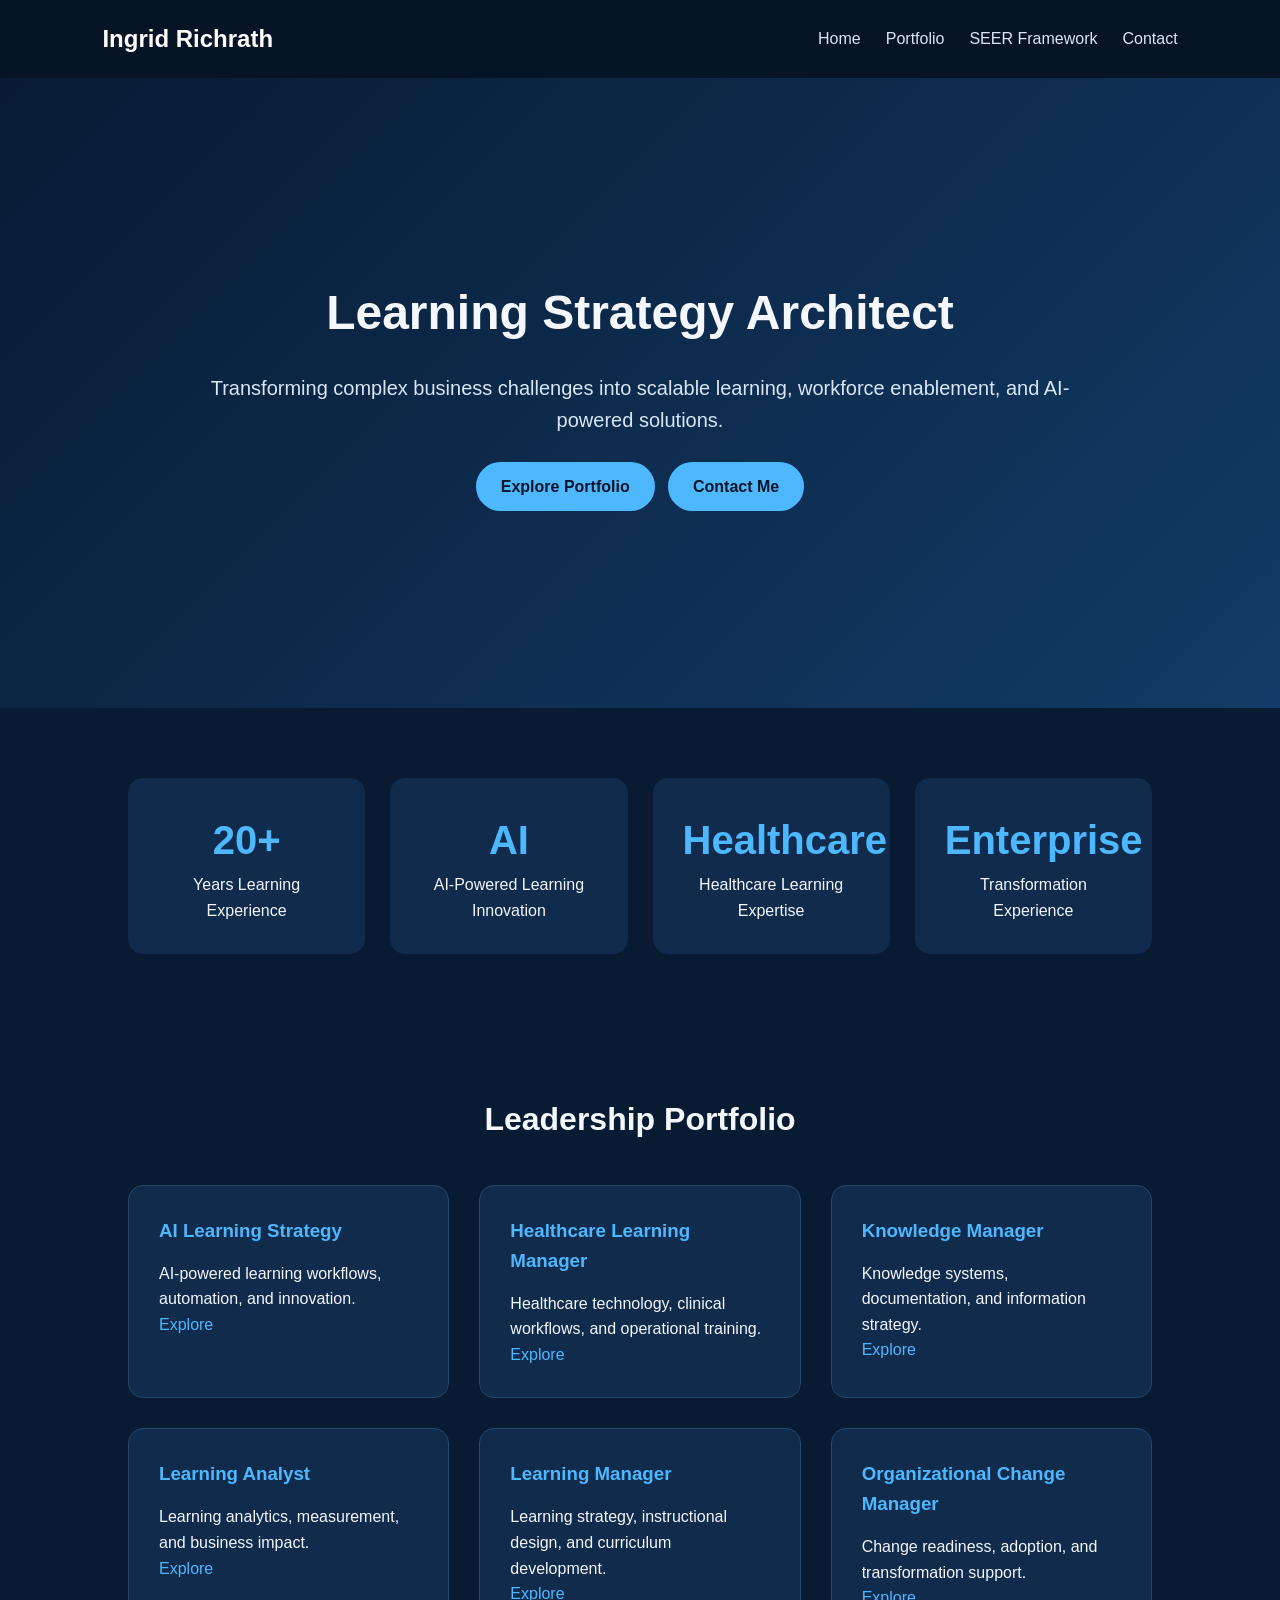
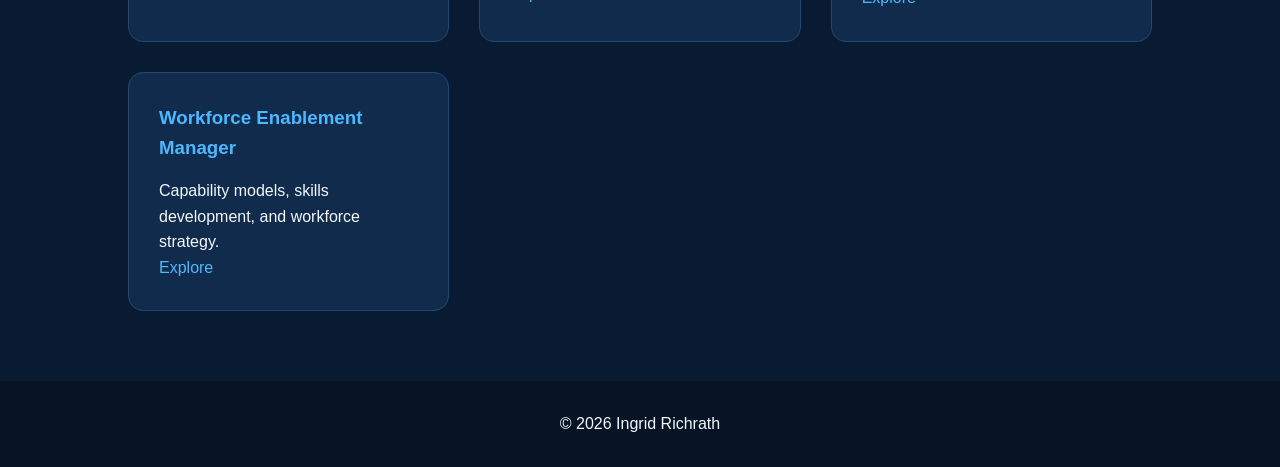
==== index.html @ 057958d7 "publish" ====
<!DOCTYPE html>
<html lang="en">
<head>
<meta charset="UTF-8">
<meta name="viewport" content="width=device-width, initial-scale=1.0">
<title>
Ingrid Richrath | Learning Strategy Architect
</title>
<link rel="stylesheet" href="assets/css/main.css">
</head>
<body>
<header class="header">
<nav class="navigation">
<div class="logo">
Ingrid Richrath
</div>
<ul class="nav-links">
<li>
<a href="index.html">
Home
</a>
</li>
<li>
<a href="portfolio.html">
Portfolio
</a>
</li>
<li>
<a href="seer-framework.html">
SEER Framework
</a>
</li>
<li>
<a href="contact.html">
Contact
</a>
</li>
</ul>
</nav>
</header>
<section class="hero">
<div class="hero-content">
<h1>
Learning Strategy Architect
</h1>
<p class="hero-subtitle">
Transforming complex business challenges into
scalable learning, workforce enablement,
and AI-powered solutions.
</p>
<br>
<a class="button" href="portfolio.html">
Explore Portfolio
</a>
&nbsp;
<a class="button" href="#contact">
Contact Me
</a>
</div>
</section>
<section class="metrics">
<div class="metric-card">
<h3>
20+
</h3>
<p>
Years Learning Experience
</p>
</div>
<div class="metric-card">
<h3>
AI
</h3>
<p>
AI-Powered Learning Innovation
</p>
</div>
<div class="metric-card">
<h3>
Healthcare
</h3>
<p>
Healthcare Learning Expertise
</p>
</div>
<div class="metric-card">
<h3>
Enterprise
</h3>
<p>
Transformation Experience
</p>
</div>
</section>
<section>
<h2>
Leadership Portfolio
</h2>
<div class="tile-container">
<div class="portfolio-tile">
<h3>
AI Learning Strategy
</h3>
<p>
AI-powered learning workflows,
automation,
and innovation.
</p>
<a href="pages/ai-strategy.html">
Explore
</a>
</div>
<div class="portfolio-tile">
<h3>
Healthcare Learning Manager
</h3>
<p>
Healthcare technology,
clinical workflows,
and operational training.
</p>
<a href="pages/healthcare-learning-manager.html">
Explore
</a>
</div>
<div class="portfolio-tile">
<h3>
Knowledge Manager
</h3>
<p>
Knowledge systems,
documentation,
and information strategy.
</p>
<a href="pages/knowledge-manager.html">
Explore
</a>
</div>
<div class="portfolio-tile">
<h3>
Learning Analyst
</h3>
<p>
Learning analytics,
measurement,
and business impact.
</p>
<a href="pages/learning-analyst.html">
Explore
</a>
</div>
<div class="portfolio-tile">
<h3>
Learning Manager
</h3>
<p>
Learning strategy,
instructional design,
and curriculum development.
</p>
<a href="pages/learning-manager.html">
Explore
</a>
</div>
<div class="portfolio-tile">
<h3>
Organizational Change Manager
</h3>
<p>
Change readiness,
adoption,
and transformation support.
</p>
<a href="pages/organizational-change-manager.html">
Explore
</a>
</div>
<div class="portfolio-tile">
<h3>
Workforce Enablement Manager
</h3>
<p>
Capability models,
skills development,
and workforce strategy.
</p>
<a href="pages/workforce-enablement-manager.html">
Explore
</a>
</div>
</div>
</section>
<footer class="footer" id="contact">
<p>
© 2026 Ingrid Richrath
</p>
</footer>
</body>
</html>
---- assets/css/main.css ----
/* =====================================
   Ingrid Richrath Portfolio
   Executive Dark Blue Theme
===================================== */


/* GLOBAL SETTINGS */

* {
    margin: 0;
    padding: 0;
    box-sizing: border-box;
}


body {

    font-family:
    "Segoe UI",
    Arial,
    sans-serif;

    background:
    #081B33;

    color:
    #F4F7FB;

    line-height:
    1.6;

}



/* LINKS */

a {

    color:
    #4DB8FF;

    text-decoration:
    none;

}

a:hover {

    color:
    white;

}



/* HEADER */

.header {

    background:
    #061426;

    padding:
    20px 8%;

    position:
    sticky;

    top:
    0;

    z-index:
    100;

}




.navigation {

    display:
    flex;

    justify-content:
    space-between;

    align-items:
    center;

}


.logo {

    font-size:
    1.5rem;

    font-weight:
    bold;

    color:
    white;

}


.nav-links {

    display:
    flex;

    gap:
    25px;

    list-style:
    none;

}




.nav-links a {

    color:
    #D9E6F5;

    font-weight:
    500;

}


/* HERO SECTION */

.hero {

    min-height:
    70vh;

    display:
    flex;

    align-items:
    center;

    justify-content:
    center;

    text-align:
    center;

    padding:
    60px 10%;

    background:

    linear-gradient(
    135deg,
    #081B33,
    #123B67
    );

}


.hero-content {

    max-width:
    900px;

}


.hero h1 {

    font-size:
    3rem;

    margin-bottom:
    20px;

}


.hero-subtitle {

    font-size:
    1.25rem;

    color:
    #D9E6F5;

}


/* SECTION SETTINGS */

section {

    padding:
    70px 10%;

}

h2 {

    text-align:
    center;

    margin-bottom:
    40px;

    font-size:
    2rem;

}




/* PORTFOLIO TILES */

.tile-container {

    display:
    grid;

    grid-template-columns:
    repeat(auto-fit, minmax(280px, 1fr));

    gap:
    30px;

}


.portfolio-tile {


    background:
    #102B4C;


    border-radius:
    15px;


    padding:
    30px;


    transition:
    transform .3s ease;


    border:
    1px solid #23496D;


}

.portfolio-tile:hover {


    transform:
    translateY(-8px);


}


.portfolio-tile h3 {

    margin-bottom:
    15px;

    color:
    #4DB8FF;

}




/* METRICS */

.metrics {


    display:
    grid;


    grid-template-columns:
    repeat(auto-fit,minmax(220px,1fr));


    gap:
    25px;


}


.metric-card {


    background:
    #102B4C;


    padding:
    30px;


    text-align:
    center;


    border-radius:
    15px;


}

.metric-card h3 {


    font-size:
    2.5rem;


    color:
    #4DB8FF;


}




/* BUTTONS */

.button {


    display:
    inline-block;


    padding:
    12px 25px;


    border-radius:
    30px;


    background:
    #4DB8FF;


    color:
    #061426;


    font-weight:
    bold;


}

.button:hover {


    background:
    white;


}




/* FOOTER */

.footer {


    background:
    #061426;


    padding:
    30px;


    text-align:
    center;


}
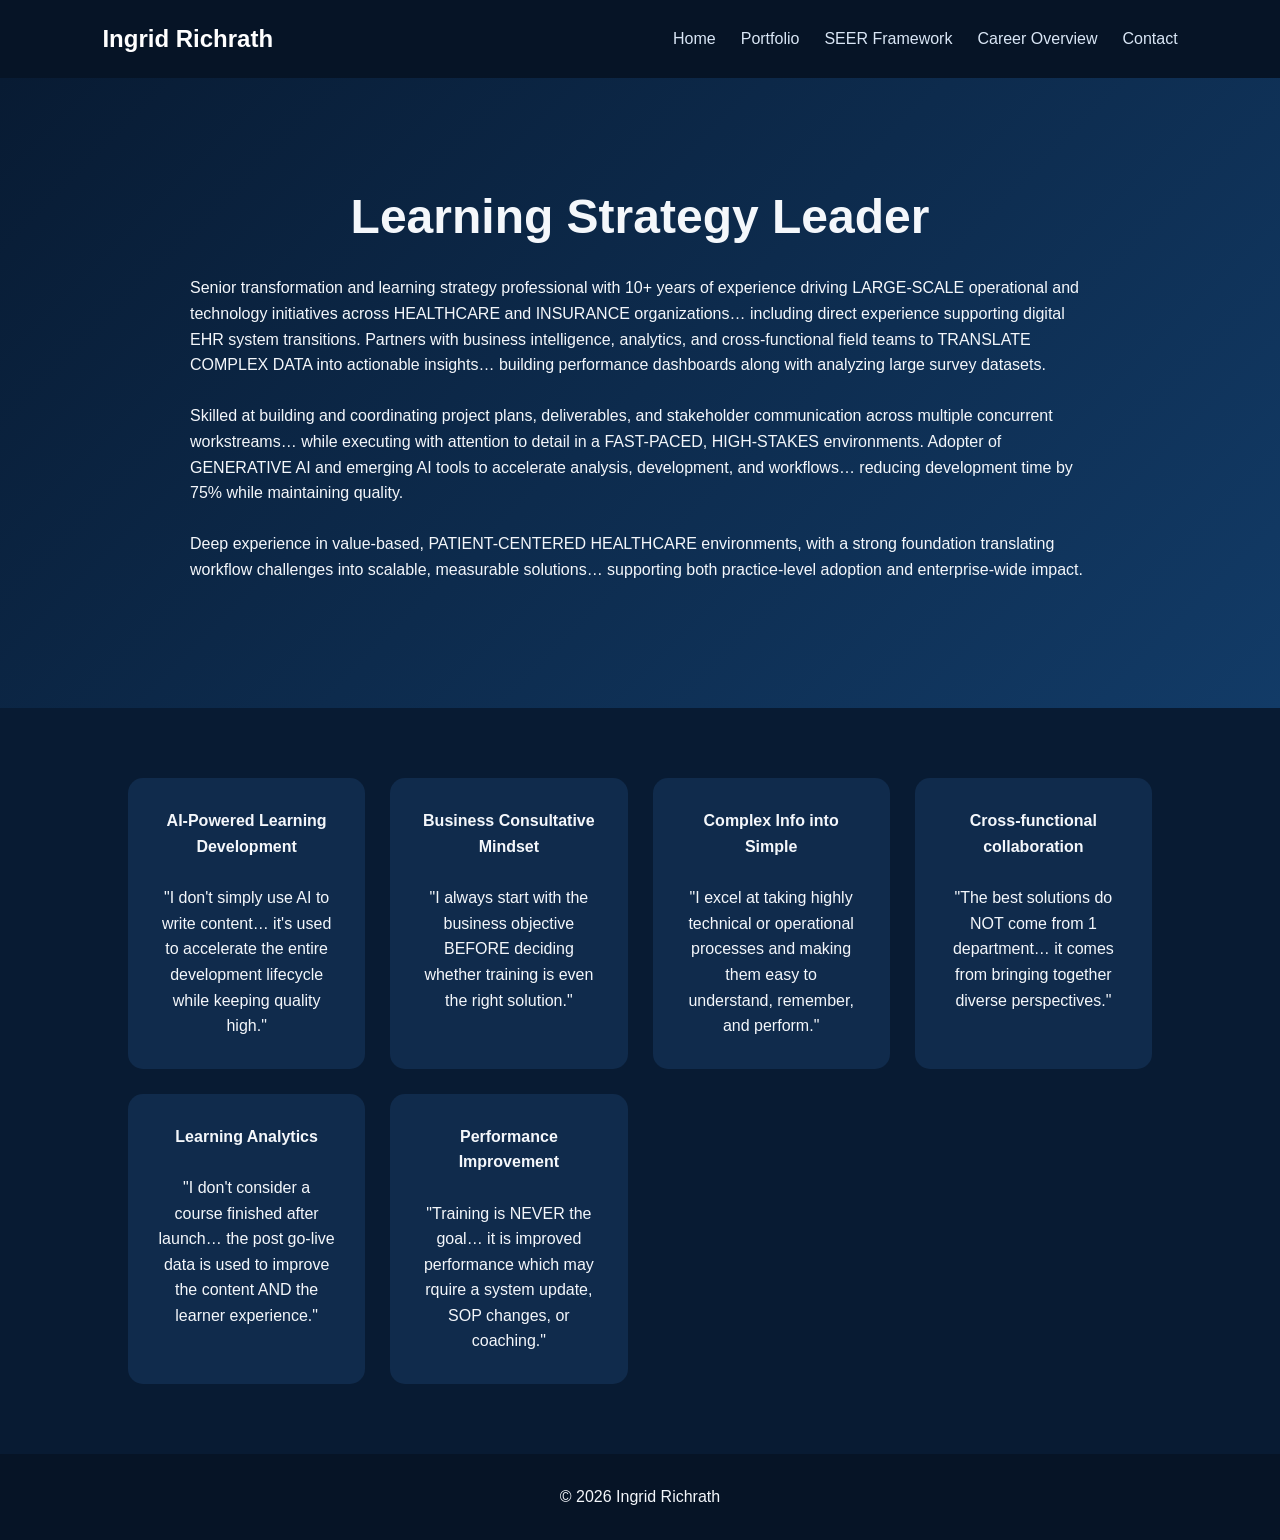
==== commit 596a8de0: "all" ====
--- a/index.html
+++ b/index.html
@@ -14,6 +14,7 @@
 <div class="logo">
 Ingrid Richrath
 </div>
+
 <ul class="nav-links">
 <li>
 <a href="index.html">
@@ -25,171 +26,102 @@
 Portfolio
 </a>
 </li>
+
 <li>
 <a href="seer-framework.html">
 SEER Framework
 </a>
 </li>
+
+<li>
+<a href="career-overview.html">
+Career Overview
+</a>
+</li>
+
 <li>
 <a href="contact.html">
 Contact
 </a>
 </li>
+
 </ul>
 </nav>
 </header>
 <section class="hero">
 <div class="hero-content">
 <h1>
-Learning Strategy Architect
+Learning Strategy Leader
 </h1>
 <p class="hero-subtitle">
-Transforming complex business challenges into
-scalable learning, workforce enablement,
-and AI-powered solutions.
-</p>
+
+<DIV align="LEFT"></p>Senior transformation and learning strategy professional with 10+ years of experience driving LARGE-SCALE operational and technology initiatives across HEALTHCARE and INSURANCE organizations… including direct experience supporting digital EHR system transitions. Partners with business intelligence, analytics, and cross-functional field teams to TRANSLATE COMPLEX DATA into actionable insights… building performance dashboards along with analyzing large survey datasets.
+</br>   <br /></DIV>
+
+<DIV align="LEFT">Skilled at building and coordinating project plans, deliverables, and stakeholder communication across multiple concurrent workstreams…  while executing with attention to detail in a FAST-PACED, HIGH-STAKES environments. Adopter of GENERATIVE AI  and emerging AI tools to accelerate analysis, development, and workflows… reducing development time by 75% while maintaining quality.
+</br>   <br /></DIV>
+
+<DIV align="LEFT">Deep experience in value-based, PATIENT-CENTERED HEALTHCARE environments, with a strong foundation translating workflow challenges into scalable, measurable solutions… supporting both practice-level adoption and enterprise-wide impact.</DIV>
+</p></small></element_name>
+
 <br>
-<a class="button" href="portfolio.html">
-Explore Portfolio
-</a>
-&nbsp;
-<a class="button" href="#contact">
-Contact Me
-</a>
+
 </div>
 </section>
 <section class="metrics">
 <div class="metric-card">
-<h3>
-20+
-</h3>
+<h4>
+AI-Powered Learning Development
+</h4>
+</br> 
+"I don't simply use AI to write content… it's used to accelerate the entire development lifecycle while keeping quality high."</p>
+</div>
+
+
+<div class="metric-card">
+<h4>
+Business Consultative Mindset
+</h4></br>
 <p>
-Years Learning Experience
+"I always start with the business objective BEFORE deciding whether training is even the right solution."</p>
+</div>
+<div class="metric-card">
+<h4>Complex Info into Simple 
+</h4></br> 
+<p>
+"I excel at taking highly technical or operational processes and making them easy to understand, remember, and perform."
 </p>
 </div>
+
 <div class="metric-card">
-<h3>
-AI
-</h3>
+<h4>
+Cross-functional collaboration 
+</h4></br>
 <p>
-AI-Powered Learning Innovation
-</p>
+"The best solutions do NOT come from 1 department… it comes from bringing together diverse perspectives."</p>
 </div>
+
 <div class="metric-card">
-<h3>
-Healthcare
-</h3>
+<h4>
+
+Learning Analytics 
+</h4></br>
 <p>
-Healthcare Learning Expertise
-</p>
+"I don't consider a course finished after launch… the post go-live data is used to improve the content AND the learner experience."</p>
 </div>
+
 <div class="metric-card">
-<h3>
-Enterprise
-</h3>
+<h4>
+Performance Improvement
+</h4></br>
 <p>
-Transformation Experience
-</p>
+"Training is NEVER the goal… it is improved performance which may rquire a system update, SOP changes, or coaching."</p>
 </div>
+
+
 </section>
-<section>
-<h2>
-Leadership Portfolio
-</h2>
-<div class="tile-container">
-<div class="portfolio-tile">
-<h3>
-AI Learning Strategy
-</h3>
-<p>
-AI-powered learning workflows,
-automation,
-and innovation.
-</p>
-<a href="pages/ai-strategy.html">
-Explore
-</a>
-</div>
-<div class="portfolio-tile">
-<h3>
-Healthcare Learning Manager
-</h3>
-<p>
-Healthcare technology,
-clinical workflows,
-and operational training.
-</p>
-<a href="pages/healthcare-learning-manager.html">
-Explore
-</a>
-</div>
-<div class="portfolio-tile">
-<h3>
-Knowledge Manager
-</h3>
-<p>
-Knowledge systems,
-documentation,
-and information strategy.
-</p>
-<a href="pages/knowledge-manager.html">
-Explore
-</a>
-</div>
-<div class="portfolio-tile">
-<h3>
-Learning Analyst
-</h3>
-<p>
-Learning analytics,
-measurement,
-and business impact.
-</p>
-<a href="pages/learning-analyst.html">
-Explore
-</a>
-</div>
-<div class="portfolio-tile">
-<h3>
-Learning Manager
-</h3>
-<p>
-Learning strategy,
-instructional design,
-and curriculum development.
-</p>
-<a href="pages/learning-manager.html">
-Explore
-</a>
-</div>
-<div class="portfolio-tile">
-<h3>
-Organizational Change Manager
-</h3>
-<p>
-Change readiness,
-adoption,
-and transformation support.
-</p>
-<a href="pages/organizational-change-manager.html">
-Explore
-</a>
-</div>
-<div class="portfolio-tile">
-<h3>
-Workforce Enablement Manager
-</h3>
-<p>
-Capability models,
-skills development,
-and workforce strategy.
-</p>
-<a href="pages/workforce-enablement-manager.html">
-Explore
-</a>
-</div>
-</div>
-</section>
+
+
 <footer class="footer" id="contact">
 <p>
 © 2026 Ingrid Richrath
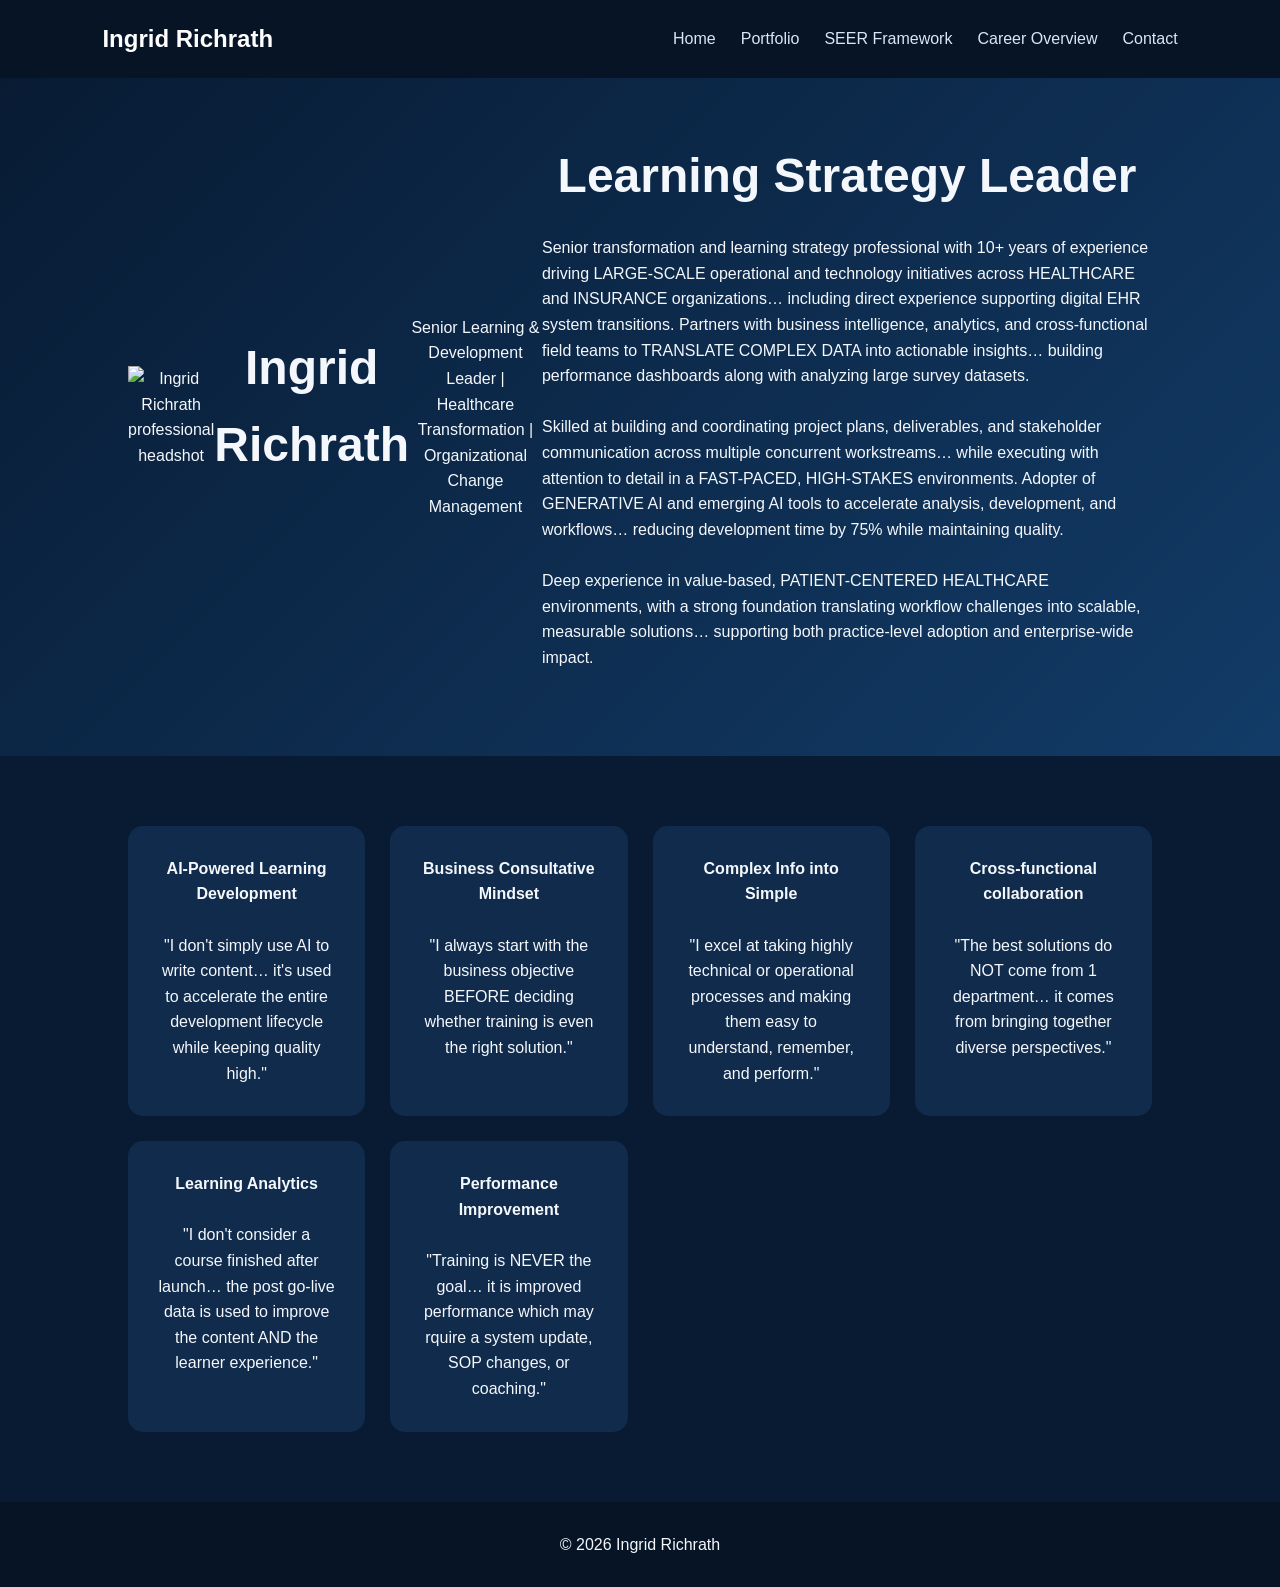
==== commit 64a1a601: "update" ====
--- a/index.html
+++ b/index.html
@@ -49,6 +49,18 @@
 </nav>
 </header>
 <section class="hero">
+
+    <img src="images/me.png"
+         alt="Ingrid Richrath professional headshot"
+         class="profile-photo">
+    
+         <h1>Ingrid Richrath</h1>
+
+    <p>
+    Senior Learning & Development Leader | Healthcare Transformation | 
+    Organizational Change Management
+    </p>
+
 <div class="hero-content">
 <h1>
 Learning Strategy Leader
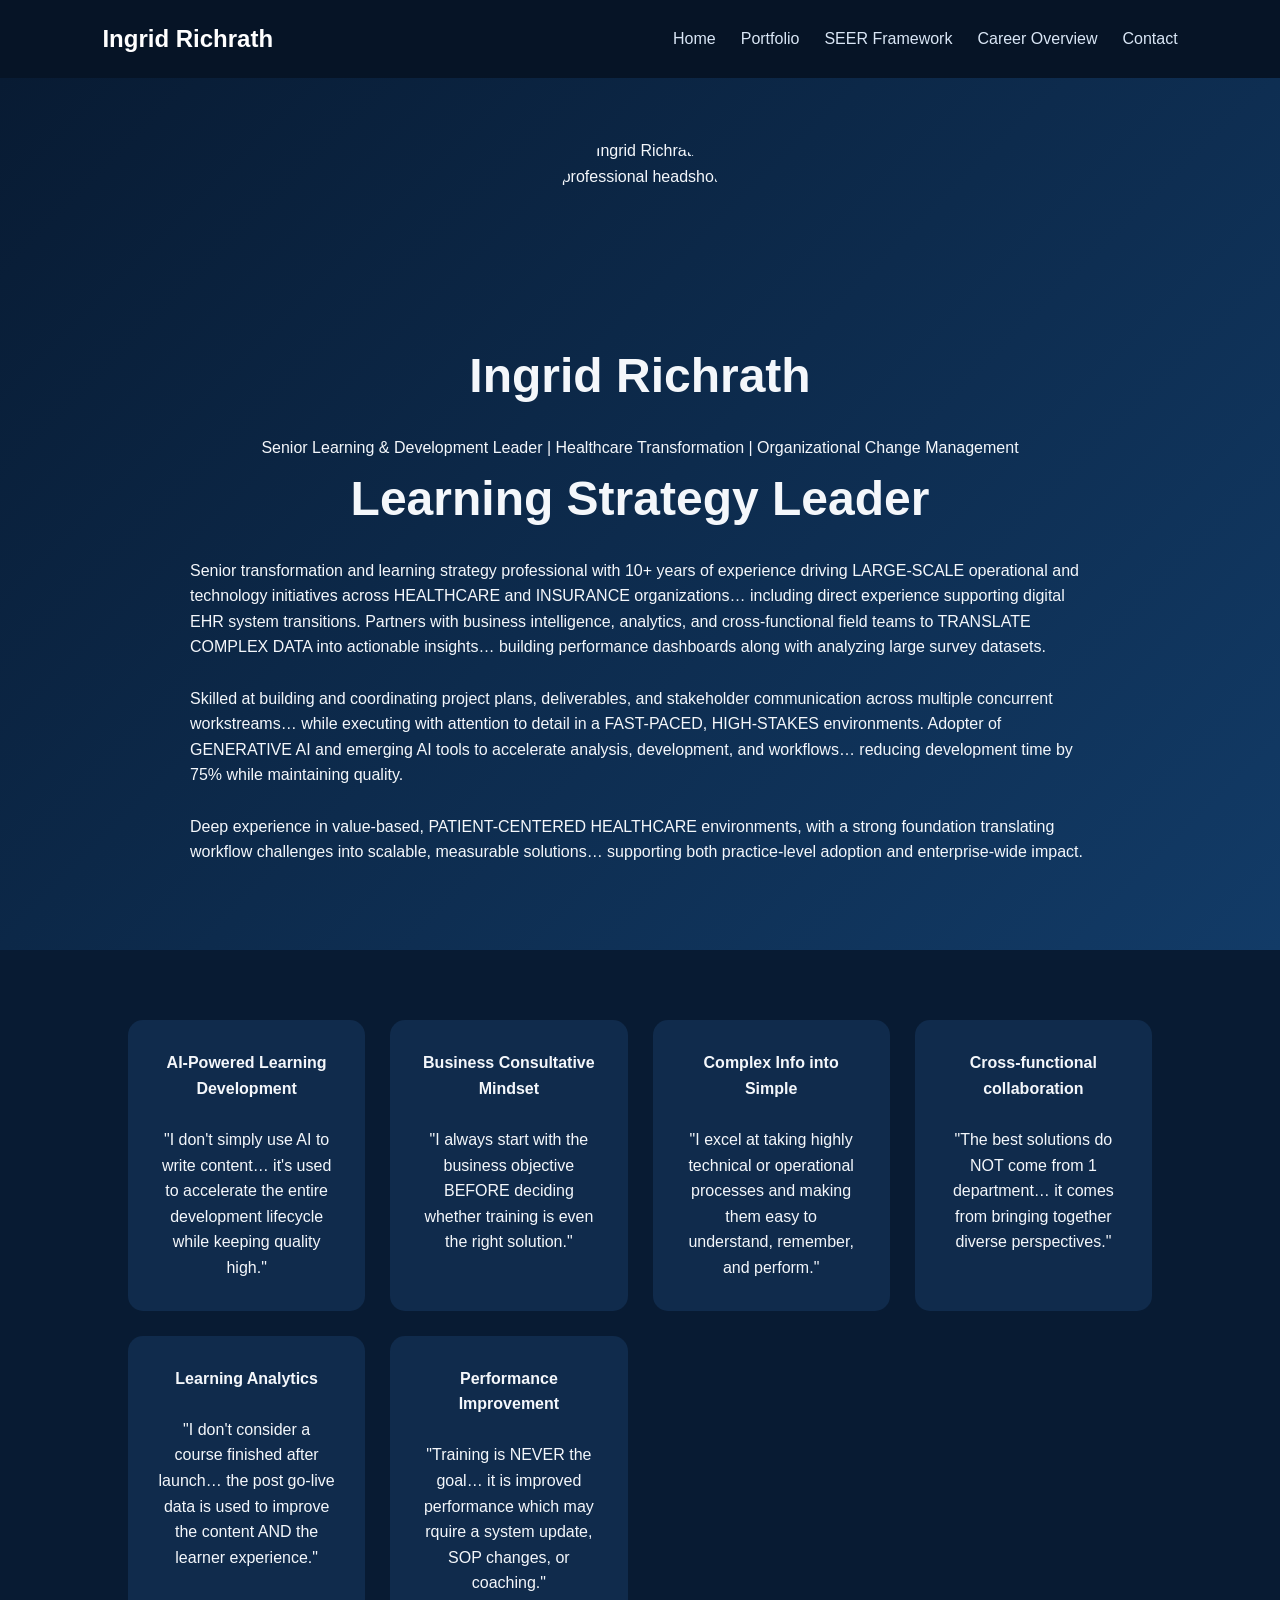
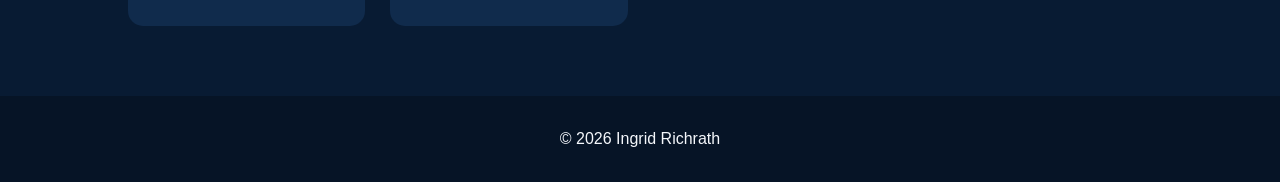
==== commit 00e74ce8: "pic" ====
--- a/index.html
+++ b/index.html
@@ -1,6 +1,12 @@
 <!DOCTYPE html>
 <html lang="en">
 <head>
+    <title>Ingrid Richrath Portfolio</title>
+    <link rel="stylesheet" href="style.css">
+
+
+
+
 <meta charset="UTF-8">
 <meta name="viewport" content="width=device-width, initial-scale=1.0">
 <title>
@@ -50,7 +56,11 @@
 </header>
 <section class="hero">
 
-    <img src="images/me.png"
+    
+
+<div class="hero-content">
+
+<img src="images/me.png"
          alt="Ingrid Richrath professional headshot"
          class="profile-photo">
     
@@ -61,7 +71,6 @@
     Organizational Change Management
     </p>
 
-<div class="hero-content">
 <h1>
 Learning Strategy Leader
 </h1>
--- a/assets/css/main.css
+++ b/assets/css/main.css
@@ -403,3 +403,13 @@
 
 
 }
+.profile-photo {
+    width: 180px !important;
+    height: 180px !important;
+    max-width: 180px !important;
+    max-height: 180px !important;
+    object-fit: cover;
+    border-radius: 50%;
+    display: block;
+    margin: 0 auto 20px auto;
+}
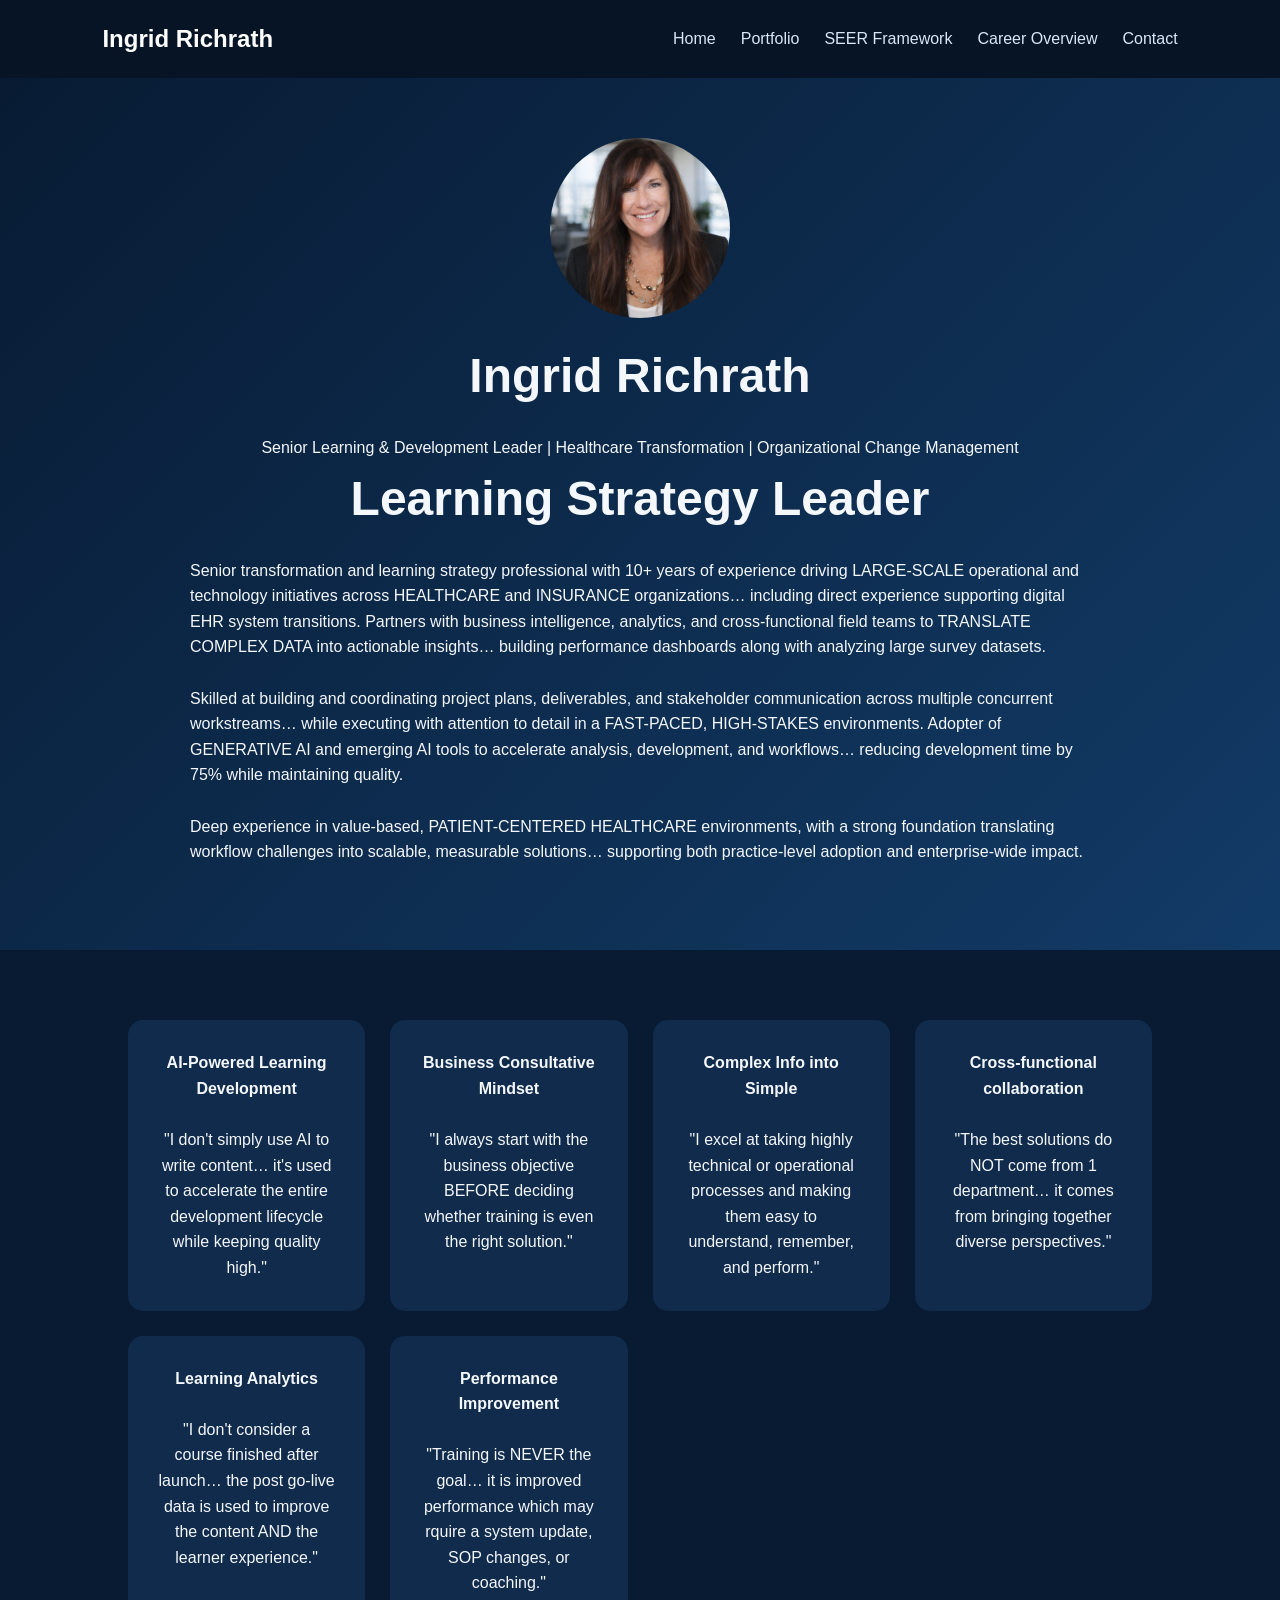
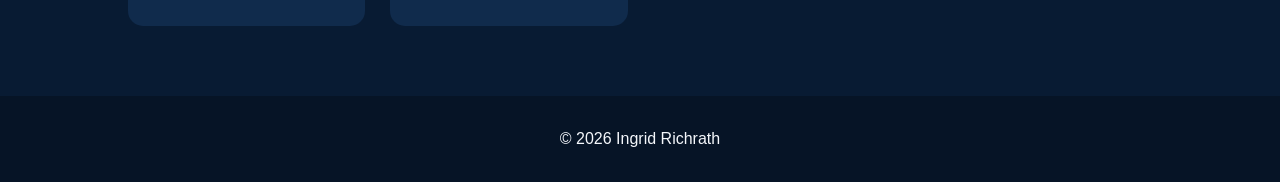
==== commit 1e735e42: "Add blank line at the beginning of index.html" ====
--- a/index.html
+++ b/index.html
@@ -1,4 +1,5 @@
 <!DOCTYPE html>
+
 <html lang="en">
 <head>
     <title>Ingrid Richrath Portfolio</title>
